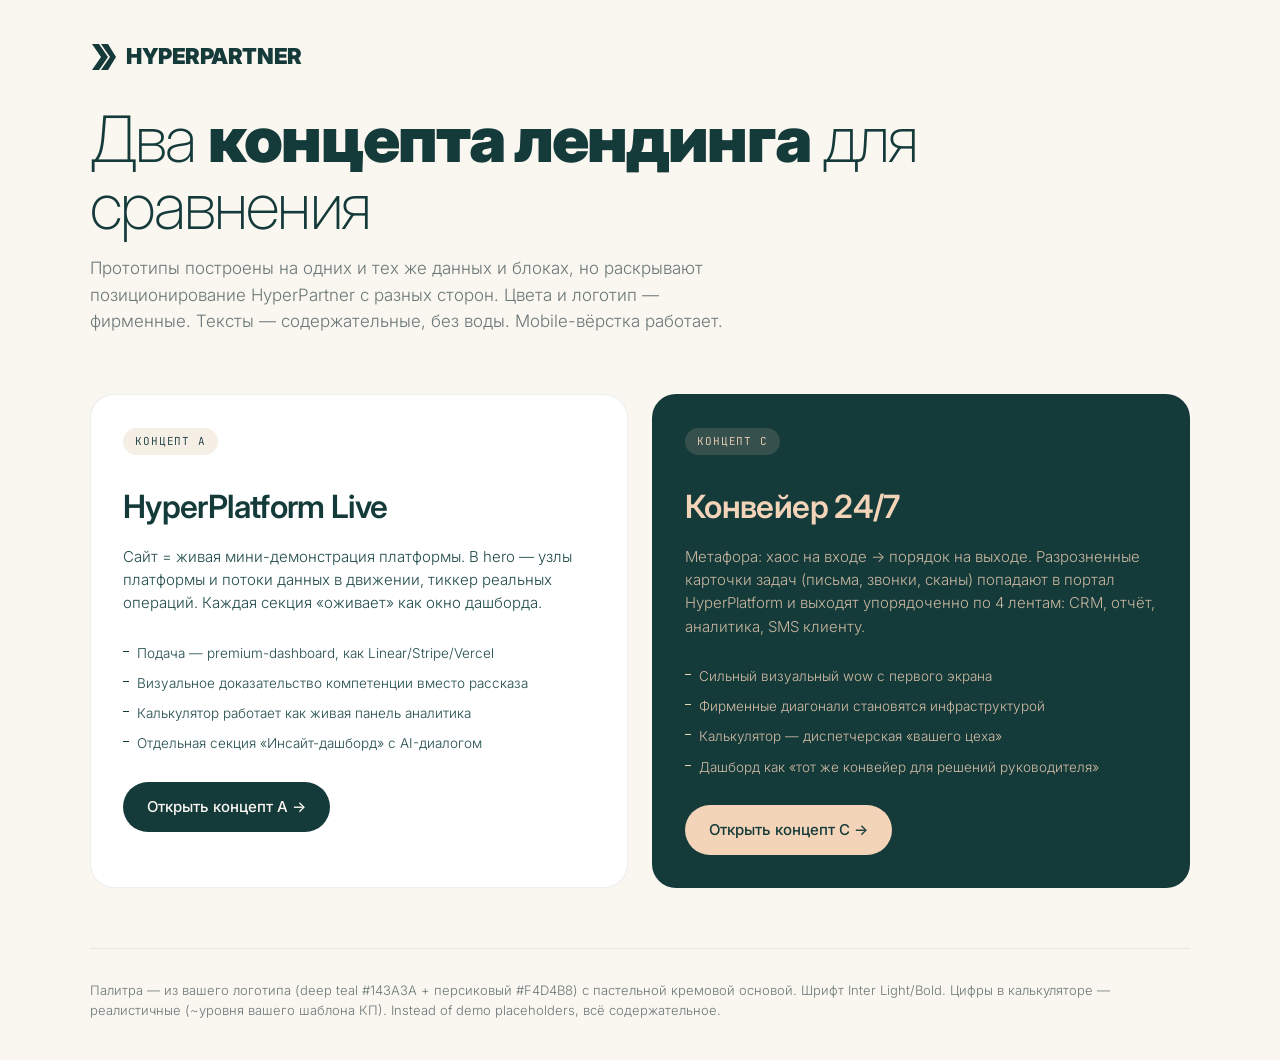
==== index.html @ 65e7faa1 "init: HyperPartner prototypes A + C" ====
<!doctype html>
<html lang="ru">
<head>
<meta charset="utf-8">
<meta name="viewport" content="width=device-width, initial-scale=1, viewport-fit=cover">
<title>HyperPartner — два концепта лендинга</title>
<meta name="description" content="Прототипы лендинга HyperPartner. Концепты A и C для сравнения.">
<link rel="preconnect" href="https://fonts.googleapis.com">
<link rel="preconnect" href="https://fonts.gstatic.com" crossorigin>
<link rel="stylesheet" href="https://fonts.googleapis.com/css2?family=Inter:wght@200;300;400;500;700;900&family=JetBrains+Mono:wght@400;500&display=swap">
<link rel="stylesheet" href="shared/tokens.css">
<style>
  body { padding: 0; }
  .root-wrap { min-height: 100vh; display: flex; flex-direction: column; padding: 40px 24px; }
  .root-head { max-width: 1100px; margin: 0 auto 60px; width: 100%; }
  .root-head .hp-logo { color: var(--hp-teal); margin-bottom: 32px; font-size: 22px; }
  .root-head h1 {
    font-size: clamp(36px, 5vw, 64px); font-weight: 200;
    line-height: 1.05; letter-spacing: -0.03em;
    color: var(--hp-teal); margin-bottom: 16px;
  }
  .root-head h1 b { font-weight: 900; }
  .root-head p {
    font-size: 17px; color: var(--hp-muted); line-height: 1.55;
    max-width: 640px;
  }
  .root-cards {
    max-width: 1100px; margin: 0 auto; width: 100%;
    display: grid; grid-template-columns: 1fr 1fr; gap: 24px;
  }
  .root-card {
    background: var(--hp-white);
    border: 1px solid var(--hp-line);
    border-radius: 24px;
    padding: 32px; display: block;
    transition: all 0.35s var(--ease-out);
    color: var(--hp-teal);
  }
  .root-card:hover {
    transform: translateY(-4px);
    box-shadow: 0 24px 48px -20px rgba(20, 58, 58, 0.18);
    border-color: transparent;
  }
  .root-card-tag {
    display: inline-block;
    font-family: var(--hp-font-mono);
    font-size: 11px; letter-spacing: 0.08em;
    text-transform: uppercase;
    background: var(--hp-cream-warm);
    padding: 5px 12px; border-radius: 100px;
    color: var(--hp-teal); margin-bottom: 28px;
  }
  .root-card h2 {
    font-size: 32px; font-weight: 600;
    letter-spacing: -0.02em; margin-bottom: 14px;
    color: var(--hp-teal);
  }
  .root-card p {
    font-size: 15px; line-height: 1.55;
    color: var(--hp-teal-soft); margin-bottom: 28px;
  }
  .root-card-features {
    display: flex; flex-direction: column; gap: 10px;
    font-size: 13.5px; color: var(--hp-teal-soft);
    margin-bottom: 28px;
  }
  .root-card-features div {
    padding-left: 14px; position: relative;
  }
  .root-card-features div::before {
    content: ''; position: absolute;
    left: 0; top: 8px;
    width: 6px; height: 1px;
    background: var(--hp-teal);
  }
  .root-card-cta {
    display: inline-flex; align-items: center; gap: 10px;
    padding: 14px 24px; border-radius: 100px;
    background: var(--hp-teal); color: var(--hp-cream);
    font-weight: 500; font-size: 15px;
  }
  .root-card-c { background: var(--hp-teal); color: var(--hp-peach); }
  .root-card-c h2 { color: var(--hp-peach); }
  .root-card-c p { color: rgba(244, 212, 184, 0.8); }
  .root-card-c .root-card-tag { background: rgba(244, 212, 184, 0.15); color: var(--hp-peach); }
  .root-card-c .root-card-features { color: rgba(244, 212, 184, 0.85); }
  .root-card-c .root-card-features div::before { background: var(--hp-peach); }
  .root-card-c .root-card-cta { background: var(--hp-peach); color: var(--hp-teal); }
  .root-note {
    max-width: 1100px; margin: 60px auto 0; width: 100%;
    padding-top: 32px; border-top: 1px solid var(--hp-line);
    font-size: 13px; color: var(--hp-muted);
  }
  @media (max-width: 768px) {
    .root-cards { grid-template-columns: 1fr; }
  }
</style>
</head>
<body>
<div class="root-wrap">
  <header class="root-head">
    <a class="hp-logo" href="#">
      <svg class="hp-logo-mark" viewBox="0 0 26 26"><path d="M2 0 L9 0 L18 13 L9 26 L2 26 L11 13 Z M11 0 L18 0 L26 13 L18 26 L11 26 L20 13 Z"/></svg>
      <span>HYPERPARTNER</span>
    </a>
    <h1>Два <b>концепта лендинга</b> для сравнения</h1>
    <p>Прототипы построены на одних и тех же данных и блоках, но раскрывают позиционирование HyperPartner с разных сторон. Цвета и логотип — фирменные. Тексты — содержательные, без воды. Mobile-вёрстка работает.</p>
  </header>

  <section class="root-cards">
    <a class="root-card" href="a/">
      <div class="root-card-tag">Концепт A</div>
      <h2>HyperPlatform Live</h2>
      <p>Сайт = живая мини-демонстрация платформы. В hero — узлы платформы и потоки данных в движении, тиккер реальных операций. Каждая секция «оживает» как окно дашборда.</p>
      <div class="root-card-features">
        <div>Подача — premium-dashboard, как Linear/Stripe/Vercel</div>
        <div>Визуальное доказательство компетенции вместо рассказа</div>
        <div>Калькулятор работает как живая панель аналитика</div>
        <div>Отдельная секция «Инсайт-дашборд» с AI-диалогом</div>
      </div>
      <span class="root-card-cta">Открыть концепт A →</span>
    </a>

    <a class="root-card root-card-c" href="c/">
      <div class="root-card-tag">Концепт C</div>
      <h2>Конвейер 24/7</h2>
      <p>Метафора: хаос на входе → порядок на выходе. Разрозненные карточки задач (письма, звонки, сканы) попадают в портал HyperPlatform и выходят упорядоченно по 4 лентам: CRM, отчёт, аналитика, SMS клиенту.</p>
      <div class="root-card-features">
        <div>Сильный визуальный wow с первого экрана</div>
        <div>Фирменные диагонали становятся инфраструктурой</div>
        <div>Калькулятор — диспетчерская «вашего цеха»</div>
        <div>Дашборд как «тот же конвейер для решений руководителя»</div>
      </div>
      <span class="root-card-cta">Открыть концепт C →</span>
    </a>
  </section>

  <div class="root-note">
    Палитра — из вашего логотипа (deep teal #143A3A + персиковый #F4D4B8) с пастельной кремовой основой. Шрифт Inter Light/Bold. Цифры в калькуляторе — реалистичные (~уровня вашего шаблона КП). Instead of demo placeholders, всё содержательное.
  </div>
</div>
</body>
</html>
---- shared/tokens.css ----
/* HyperPartner brand tokens — общие для всех 3 прототипов */
:root {
  /* Палитра — из лого + пастель от Mahadeva */
  --hp-teal: #143A3A;
  --hp-teal-soft: #224B4B;
  --hp-teal-fog: #2D5757;
  --hp-peach: #F4D4B8;
  --hp-peach-soft: #FAE5D2;
  --hp-peach-deep: #E8B998;
  --hp-mint: #BDD8C9;
  --hp-cream: #FAF6F0;
  --hp-cream-warm: #F5EFE5;
  --hp-white: #FFFFFF;
  --hp-ink: #1A2828;
  --hp-muted: #6B7878;
  --hp-line: rgba(20, 58, 58, 0.08);
  --hp-line-strong: rgba(20, 58, 58, 0.16);

  /* Шрифт */
  --hp-font: 'Inter', -apple-system, BlinkMacSystemFont, sans-serif;
  --hp-font-mono: 'JetBrains Mono', 'SF Mono', Menlo, monospace;

  /* Размеры */
  --hp-radius-sm: 8px;
  --hp-radius: 16px;
  --hp-radius-lg: 24px;

  /* Easing */
  --ease-out: cubic-bezier(0.16, 1, 0.3, 1);
  --ease-in-out: cubic-bezier(0.65, 0, 0.35, 1);
}

* { box-sizing: border-box; margin: 0; padding: 0; }
html { scroll-behavior: smooth; }
body {
  font-family: var(--hp-font);
  font-weight: 300;
  color: var(--hp-ink);
  background: var(--hp-cream);
  line-height: 1.5;
  -webkit-font-smoothing: antialiased;
  text-rendering: optimizeLegibility;
  overflow-x: hidden;
}
a { color: inherit; text-decoration: none; }
button { font-family: inherit; cursor: pointer; border: none; background: none; color: inherit; }
img, svg { display: block; max-width: 100%; }

/* Логотип */
.hp-logo {
  display: inline-flex;
  align-items: center;
  gap: 10px;
  font-weight: 900;
  letter-spacing: -0.02em;
  font-size: 20px;
}
.hp-logo-mark {
  width: 26px; height: 26px;
  flex-shrink: 0;
}
.hp-logo-mark path { fill: currentColor; }

/* Универсальные кнопки */
.hp-btn {
  display: inline-flex;
  align-items: center;
  gap: 10px;
  padding: 14px 24px;
  border-radius: 100px;
  font-weight: 500;
  font-size: 15px;
  transition: all 0.3s var(--ease-out);
  white-space: nowrap;
}
.hp-btn-primary {
  background: var(--hp-teal);
  color: var(--hp-cream);
}
.hp-btn-primary:hover {
  background: var(--hp-ink);
  transform: translateY(-1px);
}
.hp-btn-ghost {
  border: 1px solid var(--hp-line-strong);
  color: var(--hp-teal);
}
.hp-btn-ghost:hover {
  border-color: var(--hp-teal);
  background: var(--hp-white);
}

/* Контейнер */
.hp-container {
  width: 100%;
  max-width: 1280px;
  margin: 0 auto;
  padding: 0 24px;
}

/* Полоса навигации между прототипами */
.hp-protobar {
  position: fixed;
  bottom: 20px;
  left: 50%;
  transform: translateX(-50%);
  background: var(--hp-teal);
  color: var(--hp-cream);
  border-radius: 100px;
  padding: 8px;
  display: inline-flex;
  align-items: center;
  gap: 4px;
  font-size: 12px;
  z-index: 100;
  box-shadow: 0 12px 32px rgba(20, 58, 58, 0.2);
}
.hp-protobar a {
  padding: 8px 16px;
  border-radius: 100px;
  opacity: 0.6;
  transition: all 0.2s;
}
.hp-protobar a.active, .hp-protobar a:hover {
  background: var(--hp-peach);
  color: var(--hp-teal);
  opacity: 1;
  font-weight: 600;
}

/* Typography helpers */
.hp-h1 {
  font-size: clamp(40px, 6vw, 88px);
  font-weight: 200;
  line-height: 1.02;
  letter-spacing: -0.03em;
  color: var(--hp-teal);
}
.hp-h1 b {
  font-weight: 900;
  color: var(--hp-teal);
}
.hp-h2 {
  font-size: clamp(32px, 4.5vw, 56px);
  font-weight: 300;
  line-height: 1.05;
  letter-spacing: -0.02em;
  color: var(--hp-teal);
}
.hp-h2 b { font-weight: 800; }
.hp-eyebrow {
  font-size: 12px;
  font-weight: 600;
  letter-spacing: 0.12em;
  text-transform: uppercase;
  color: var(--hp-muted);
}

/* Mobile */
@media (max-width: 768px) {
  .hp-protobar { font-size: 11px; }
  .hp-protobar a { padding: 6px 12px; }
}
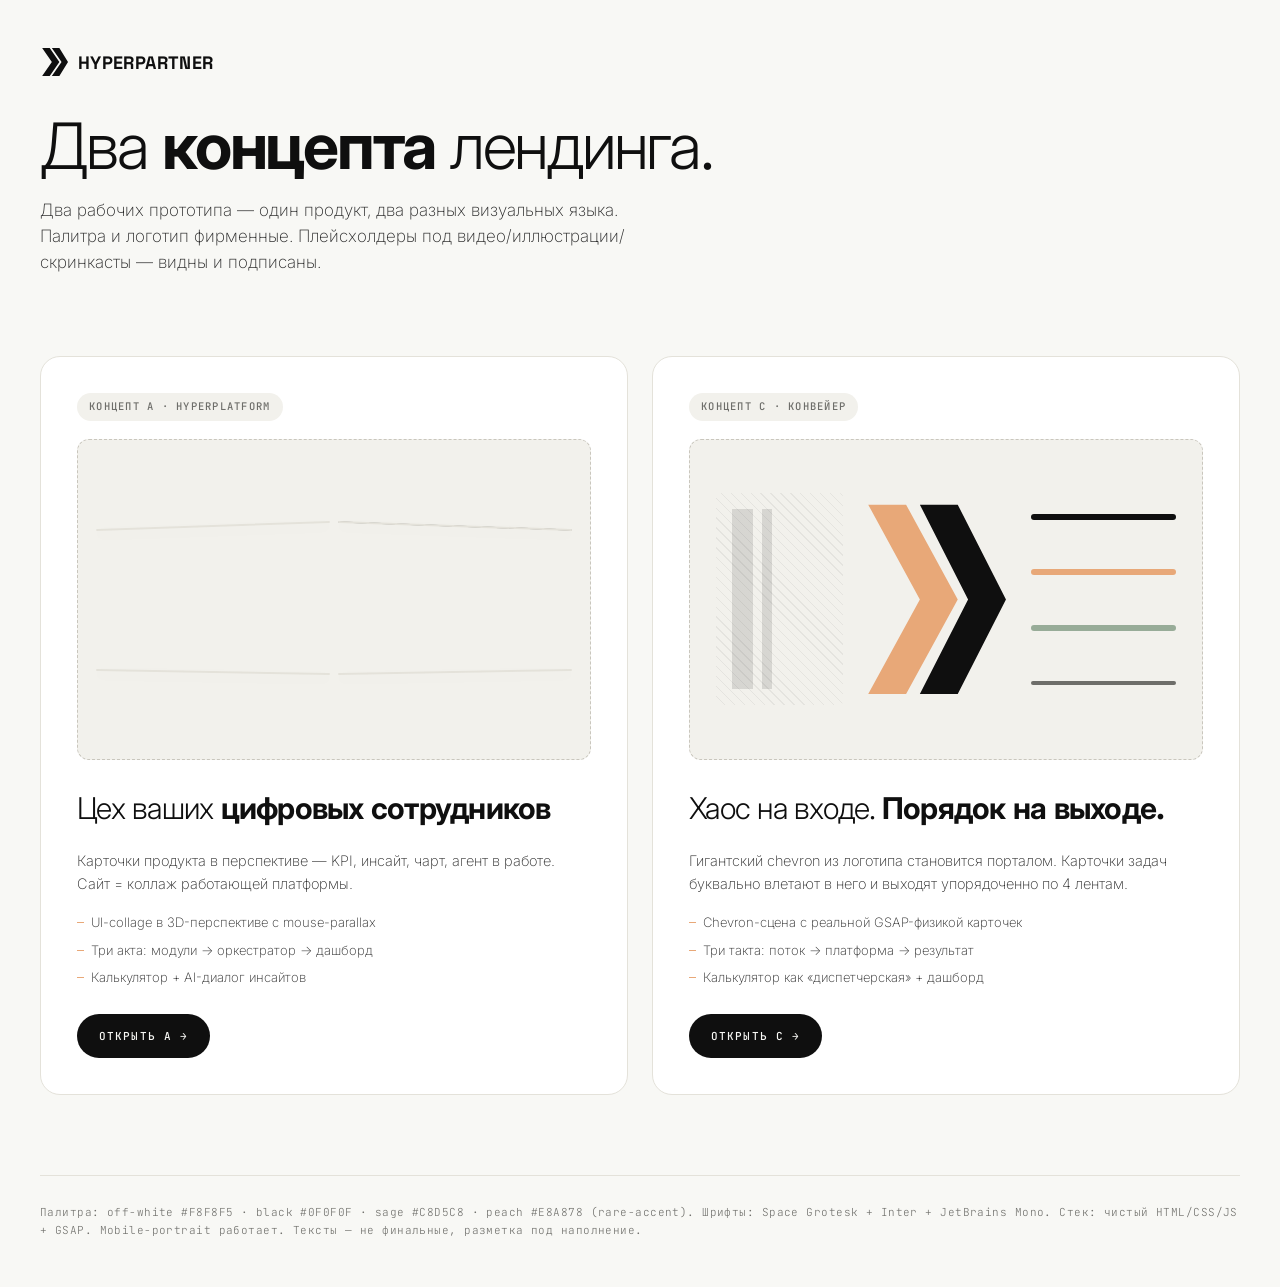
==== commit 38cf0504: "v3: editorial light + chevron stage (C) + UI collage (A) — реальная Fleurs/Forma-эстетика" ====
--- a/index.html
+++ b/index.html
@@ -3,141 +3,222 @@
 <head>
 <meta charset="utf-8">
 <meta name="viewport" content="width=device-width, initial-scale=1, viewport-fit=cover">
-<title>HyperPartner — два концепта лендинга</title>
-<meta name="description" content="Прототипы лендинга HyperPartner. Концепты A и C для сравнения.">
+<title>HyperPartner — два концепта</title>
 <link rel="preconnect" href="https://fonts.googleapis.com">
 <link rel="preconnect" href="https://fonts.gstatic.com" crossorigin>
-<link rel="stylesheet" href="https://fonts.googleapis.com/css2?family=Inter:wght@200;300;400;500;700;900&family=JetBrains+Mono:wght@400;500&display=swap">
+<link rel="stylesheet" href="https://fonts.googleapis.com/css2?family=Space+Grotesk:wght@300;400;500;600;700&family=Inter:wght@200;300;400;500;700&family=JetBrains+Mono:wght@400;500;700&display=swap">
 <link rel="stylesheet" href="shared/tokens.css">
 <style>
   body { padding: 0; }
-  .root-wrap { min-height: 100vh; display: flex; flex-direction: column; padding: 40px 24px; }
-  .root-head { max-width: 1100px; margin: 0 auto 60px; width: 100%; }
-  .root-head .hp-logo { color: var(--hp-teal); margin-bottom: 32px; font-size: 22px; }
+  .root { min-height: 100vh; display: flex; flex-direction: column; padding: 48px 32px; }
+  .root-head { max-width: 1200px; margin: 0 auto 80px; width: 100%; }
+  .root-head .hp-logo { color: var(--ink); margin-bottom: 40px; font-size: 18px; }
   .root-head h1 {
-    font-size: clamp(36px, 5vw, 64px); font-weight: 200;
-    line-height: 1.05; letter-spacing: -0.03em;
-    color: var(--hp-teal); margin-bottom: 16px;
-  }
-  .root-head h1 b { font-weight: 900; }
+    font-family: var(--f-display);
+    font-size: clamp(36px, 5vw, 80px);
+    font-weight: var(--w-light); line-height: 0.98;
+    letter-spacing: -0.035em;
+    color: var(--ink);
+    margin-bottom: 18px;
+  }
+  .root-head h1 b { font-weight: var(--w-bold); }
   .root-head p {
-    font-size: 17px; color: var(--hp-muted); line-height: 1.55;
-    max-width: 640px;
+    font-size: 17px; color: var(--ink-soft); line-height: 1.55;
+    max-width: 640px; font-weight: var(--w-thin);
   }
   .root-cards {
-    max-width: 1100px; margin: 0 auto; width: 100%;
+    max-width: 1200px; margin: 0 auto; width: 100%;
     display: grid; grid-template-columns: 1fr 1fr; gap: 24px;
   }
   .root-card {
-    background: var(--hp-white);
-    border: 1px solid var(--hp-line);
-    border-radius: 24px;
-    padding: 32px; display: block;
-    transition: all 0.35s var(--ease-out);
-    color: var(--hp-teal);
+    background: var(--surface);
+    border: 1px solid var(--line);
+    border-radius: 20px;
+    padding: 36px;
+    display: flex; flex-direction: column; gap: 18px;
+    transition: all 0.4s var(--ease);
+    color: var(--ink);
+    min-height: 540px;
   }
   .root-card:hover {
+    border-color: var(--ink);
     transform: translateY(-4px);
-    box-shadow: 0 24px 48px -20px rgba(20, 58, 58, 0.18);
-    border-color: transparent;
   }
   .root-card-tag {
-    display: inline-block;
-    font-family: var(--hp-font-mono);
-    font-size: 11px; letter-spacing: 0.08em;
-    text-transform: uppercase;
-    background: var(--hp-cream-warm);
-    padding: 5px 12px; border-radius: 100px;
-    color: var(--hp-teal); margin-bottom: 28px;
-  }
+    align-self: flex-start;
+    font-family: var(--f-mono);
+    font-size: 10.5px; font-weight: var(--w-med);
+    letter-spacing: 0.12em; text-transform: uppercase;
+    padding: 6px 12px; border-radius: 999px;
+    background: var(--bg-2); color: var(--ink-muted);
+  }
+  .root-card-hero {
+    width: 100%; aspect-ratio: 16/10;
+    background: var(--bg-2);
+    border: 1px dashed var(--line-strong);
+    border-radius: 12px;
+    margin-bottom: 8px;
+    display: flex; align-items: center; justify-content: center;
+    position: relative; overflow: hidden;
+    background-image:
+      repeating-linear-gradient(45deg, transparent 0 12px, rgba(15, 15, 15, 0.025) 12px 13px);
+  }
+  .root-card-hero-c { display: flex; align-items: center; justify-content: space-between; padding: 18px; gap: 8px; background-image: none; background: var(--bg-2); }
+  .root-card-hero-c::before, .root-card-hero-c::after { content: ''; }
+  .root-card-hero-c svg { width: 38%; height: 85%; }
+  .root-card-hero-c .root-ch-chaos {
+    width: 28%; height: 75%;
+    background:
+      repeating-linear-gradient(45deg, transparent 0 6px, rgba(15, 15, 15, 0.06) 6px 7px);
+    border-radius: 4px;
+    position: relative;
+  }
+  .root-card-hero-c .root-ch-chaos::after {
+    content: ''; position: absolute; inset: 16px;
+    background:
+      linear-gradient(90deg, rgba(15, 15, 15, 0.4) 22%, transparent 22% 32%, rgba(15, 15, 15, 0.4) 32% 42%, transparent 42%);
+    opacity: 0.3;
+  }
+  .root-card-hero-c .root-ch-ribbons {
+    width: 32%; height: 75%;
+    display: flex; flex-direction: column; gap: 8px; justify-content: space-around;
+  }
+  .root-card-hero-c .root-ch-ribbons span {
+    height: 6px; background: var(--ink); border-radius: 3px;
+  }
+  .root-card-hero-c .root-ch-ribbons span:nth-child(2) { background: var(--peach); }
+  .root-card-hero-c .root-ch-ribbons span:nth-child(3) { background: var(--sage-deep); }
+  .root-card-hero-c .root-ch-ribbons span:nth-child(4) { background: var(--ink-muted); height: 4px; }
+
+  .root-card-hero-a { padding: 18px; background-image: none; background: var(--bg-2); display: grid; grid-template-columns: 1fr 1fr; grid-template-rows: 1fr 1fr; gap: 8px; }
+  .root-card-hero-a .root-mini {
+    background: var(--surface);
+    border: 1px solid var(--line);
+    border-radius: 6px;
+    box-shadow: 0 4px 12px rgba(15,15,15,0.05);
+    position: relative;
+  }
+  .root-card-hero-a .root-mini::after {
+    content: ''; position: absolute; inset: 6px;
+    background: linear-gradient(135deg, transparent 60%, var(--peach) 60% 65%, transparent 65%);
+    opacity: 0.4; border-radius: 3px;
+  }
+  .root-card-hero-a .root-mini:nth-child(1) { transform: rotate(-2deg); }
+  .root-card-hero-a .root-mini:nth-child(2) { background: var(--ink); transform: rotate(2deg); }
+  .root-card-hero-a .root-mini:nth-child(2)::after { background: linear-gradient(135deg, transparent 60%, var(--peach) 60% 65%, transparent 65%); opacity: 0.6; }
+  .root-card-hero-a .root-mini:nth-child(3) { transform: rotate(1deg); }
+  .root-card-hero-a .root-mini:nth-child(4) { transform: rotate(-1deg); }
+
   .root-card h2 {
-    font-size: 32px; font-weight: 600;
-    letter-spacing: -0.02em; margin-bottom: 14px;
-    color: var(--hp-teal);
-  }
+    font-family: var(--f-display);
+    font-size: 30px; font-weight: var(--w-light);
+    letter-spacing: -0.025em; color: var(--ink);
+  }
+  .root-card h2 b { font-weight: var(--w-bold); }
   .root-card p {
-    font-size: 15px; line-height: 1.55;
-    color: var(--hp-teal-soft); margin-bottom: 28px;
+    font-size: 14.5px; line-height: 1.6;
+    color: var(--ink-soft); font-weight: var(--w-thin);
   }
   .root-card-features {
-    display: flex; flex-direction: column; gap: 10px;
-    font-size: 13.5px; color: var(--hp-teal-soft);
-    margin-bottom: 28px;
+    display: flex; flex-direction: column; gap: 8px;
+    font-size: 13px;
+    color: var(--ink-soft);
+    margin-bottom: auto;
   }
   .root-card-features div {
     padding-left: 14px; position: relative;
   }
   .root-card-features div::before {
     content: ''; position: absolute;
-    left: 0; top: 8px;
-    width: 6px; height: 1px;
-    background: var(--hp-teal);
+    left: 0; top: 9px;
+    width: 7px; height: 1px;
+    background: var(--peach);
   }
   .root-card-cta {
     display: inline-flex; align-items: center; gap: 10px;
-    padding: 14px 24px; border-radius: 100px;
-    background: var(--hp-teal); color: var(--hp-cream);
-    font-weight: 500; font-size: 15px;
-  }
-  .root-card-c { background: var(--hp-teal); color: var(--hp-peach); }
-  .root-card-c h2 { color: var(--hp-peach); }
-  .root-card-c p { color: rgba(244, 212, 184, 0.8); }
-  .root-card-c .root-card-tag { background: rgba(244, 212, 184, 0.15); color: var(--hp-peach); }
-  .root-card-c .root-card-features { color: rgba(244, 212, 184, 0.85); }
-  .root-card-c .root-card-features div::before { background: var(--hp-peach); }
-  .root-card-c .root-card-cta { background: var(--hp-peach); color: var(--hp-teal); }
+    align-self: flex-start;
+    padding: 14px 22px;
+    border-radius: 999px;
+    background: var(--ink); color: var(--bg);
+    font-family: var(--f-mono);
+    font-size: 11px; font-weight: var(--w-med);
+    letter-spacing: 0.1em; text-transform: uppercase;
+    margin-top: 8px;
+    transition: all 0.2s;
+  }
+  .root-card-cta:hover { background: var(--ink-soft); transform: translateY(-1px); }
   .root-note {
-    max-width: 1100px; margin: 60px auto 0; width: 100%;
-    padding-top: 32px; border-top: 1px solid var(--hp-line);
-    font-size: 13px; color: var(--hp-muted);
+    max-width: 1200px; margin: 80px auto 0; width: 100%;
+    padding-top: 28px; border-top: 1px solid var(--line);
+    font-family: var(--f-mono);
+    font-size: 11px;
+    letter-spacing: 0.04em;
+    color: var(--ink-muted);
+    line-height: 1.6;
   }
   @media (max-width: 768px) {
+    .root { padding: 32px 20px; }
     .root-cards { grid-template-columns: 1fr; }
+    .root-head { margin-bottom: 48px; }
   }
 </style>
 </head>
 <body>
-<div class="root-wrap">
+<div class="root">
   <header class="root-head">
     <a class="hp-logo" href="#">
       <svg class="hp-logo-mark" viewBox="0 0 26 26"><path d="M2 0 L9 0 L18 13 L9 26 L2 26 L11 13 Z M11 0 L18 0 L26 13 L18 26 L11 26 L20 13 Z"/></svg>
       <span>HYPERPARTNER</span>
     </a>
-    <h1>Два <b>концепта лендинга</b> для сравнения</h1>
-    <p>Прототипы построены на одних и тех же данных и блоках, но раскрывают позиционирование HyperPartner с разных сторон. Цвета и логотип — фирменные. Тексты — содержательные, без воды. Mobile-вёрстка работает.</p>
+    <h1>Два <b>концепта</b> лендинга.</h1>
+    <p>Два рабочих прототипа — один продукт, два разных визуальных языка. Палитра и логотип фирменные. Плейсхолдеры под видео/иллюстрации/скринкасты — видны и подписаны.</p>
   </header>
 
   <section class="root-cards">
     <a class="root-card" href="a/">
-      <div class="root-card-tag">Концепт A</div>
-      <h2>HyperPlatform Live</h2>
-      <p>Сайт = живая мини-демонстрация платформы. В hero — узлы платформы и потоки данных в движении, тиккер реальных операций. Каждая секция «оживает» как окно дашборда.</p>
+      <div class="root-card-tag">Концепт A · HyperPlatform</div>
+      <div class="root-card-hero root-card-hero-a">
+        <div class="root-mini"></div>
+        <div class="root-mini"></div>
+        <div class="root-mini"></div>
+        <div class="root-mini"></div>
+      </div>
+      <h2>Цех ваших <b>цифровых сотрудников</b></h2>
+      <p>Карточки продукта в перспективе — KPI, инсайт, чарт, агент в работе. Сайт = коллаж работающей платформы.</p>
       <div class="root-card-features">
-        <div>Подача — premium-dashboard, как Linear/Stripe/Vercel</div>
-        <div>Визуальное доказательство компетенции вместо рассказа</div>
-        <div>Калькулятор работает как живая панель аналитика</div>
-        <div>Отдельная секция «Инсайт-дашборд» с AI-диалогом</div>
-      </div>
-      <span class="root-card-cta">Открыть концепт A →</span>
+        <div>UI-collage в 3D-перспективе с mouse-parallax</div>
+        <div>Три акта: модули → оркестратор → дашборд</div>
+        <div>Калькулятор + AI-диалог инсайтов</div>
+      </div>
+      <span class="root-card-cta">Открыть A →</span>
     </a>
 
-    <a class="root-card root-card-c" href="c/">
-      <div class="root-card-tag">Концепт C</div>
-      <h2>Конвейер 24/7</h2>
-      <p>Метафора: хаос на входе → порядок на выходе. Разрозненные карточки задач (письма, звонки, сканы) попадают в портал HyperPlatform и выходят упорядоченно по 4 лентам: CRM, отчёт, аналитика, SMS клиенту.</p>
+    <a class="root-card" href="c/">
+      <div class="root-card-tag">Концепт C · Конвейер</div>
+      <div class="root-card-hero root-card-hero-c">
+        <div class="root-ch-chaos"></div>
+        <svg viewBox="0 0 100 130" fill="none">
+          <path d="M10 10 L32 10 L62 65 L32 120 L10 120 L40 65 Z" fill="#E8A878"/>
+          <path d="M40 10 L62 10 L90 65 L62 120 L40 120 L68 65 Z" fill="#0F0F0F"/>
+        </svg>
+        <div class="root-ch-ribbons">
+          <span></span><span></span><span></span><span></span>
+        </div>
+      </div>
+      <h2>Хаос на входе. <b>Порядок на выходе.</b></h2>
+      <p>Гигантский chevron из логотипа становится порталом. Карточки задач буквально влетают в него и выходят упорядоченно по 4 лентам.</p>
       <div class="root-card-features">
-        <div>Сильный визуальный wow с первого экрана</div>
-        <div>Фирменные диагонали становятся инфраструктурой</div>
-        <div>Калькулятор — диспетчерская «вашего цеха»</div>
-        <div>Дашборд как «тот же конвейер для решений руководителя»</div>
-      </div>
-      <span class="root-card-cta">Открыть концепт C →</span>
+        <div>Chevron-сцена с реальной GSAP-физикой карточек</div>
+        <div>Три такта: поток → платформа → результат</div>
+        <div>Калькулятор как «диспетчерская» + дашборд</div>
+      </div>
+      <span class="root-card-cta">Открыть C →</span>
     </a>
   </section>
 
-  <div class="root-note">
-    Палитра — из вашего логотипа (deep teal #143A3A + персиковый #F4D4B8) с пастельной кремовой основой. Шрифт Inter Light/Bold. Цифры в калькуляторе — реалистичные (~уровня вашего шаблона КП). Instead of demo placeholders, всё содержательное.
-  </div>
+  <p class="root-note">
+    Палитра: off-white #F8F8F5 · black #0F0F0F · sage #C8D5C8 · peach #E8A878 (rare-accent). Шрифты: Space Grotesk + Inter + JetBrains Mono. Стек: чистый HTML/CSS/JS + GSAP. Mobile-portrait работает. Тексты — не финальные, разметка под наполнение.
+  </p>
 </div>
 </body>
 </html>
--- a/shared/tokens.css
+++ b/shared/tokens.css
@@ -1,163 +1,220 @@
-/* HyperPartner brand tokens — общие для всех 3 прототипов */
+/* ==========================================================
+   HyperPartner · Design System v3
+   Editorial light · sage cool · peach warm rare-accent
+   Reference: Fleurs Maison / Forma Bureau / Stripe Press
+   ========================================================== */
+
 :root {
-  /* Палитра — из лого + пастель от Mahadeva */
-  --hp-teal: #143A3A;
-  --hp-teal-soft: #224B4B;
-  --hp-teal-fog: #2D5757;
-  --hp-peach: #F4D4B8;
-  --hp-peach-soft: #FAE5D2;
-  --hp-peach-deep: #E8B998;
-  --hp-mint: #BDD8C9;
-  --hp-cream: #FAF6F0;
-  --hp-cream-warm: #F5EFE5;
-  --hp-white: #FFFFFF;
-  --hp-ink: #1A2828;
-  --hp-muted: #6B7878;
-  --hp-line: rgba(20, 58, 58, 0.08);
-  --hp-line-strong: rgba(20, 58, 58, 0.16);
-
-  /* Шрифт */
-  --hp-font: 'Inter', -apple-system, BlinkMacSystemFont, sans-serif;
-  --hp-font-mono: 'JetBrains Mono', 'SF Mono', Menlo, monospace;
-
-  /* Размеры */
-  --hp-radius-sm: 8px;
-  --hp-radius: 16px;
-  --hp-radius-lg: 24px;
-
-  /* Easing */
-  --ease-out: cubic-bezier(0.16, 1, 0.3, 1);
-  --ease-in-out: cubic-bezier(0.65, 0, 0.35, 1);
-}
-
-* { box-sizing: border-box; margin: 0; padding: 0; }
-html { scroll-behavior: smooth; }
+  /* Surface */
+  --bg: #F8F8F5;
+  --bg-2: #F2F1EC;
+  --bg-3: #EBE9E1;
+  --surface: #FFFFFF;
+  --paper: #FDFCF8;
+
+  /* Ink */
+  --ink: #0F0F0F;
+  --ink-soft: #2A2A2A;
+  --ink-muted: #6E6E6A;
+  --ink-faint: #A4A39E;
+  --line: #E4E2DA;
+  --line-strong: #C9C6BD;
+
+  /* Accents — точечно, никогда не доминируют */
+  --sage: #C8D5C8;          /* холодный — статусы, scoring, sparkline cool */
+  --sage-deep: #98AC98;
+  --peach: #E8A878;         /* тёплый — warm accent, highlights */
+  --peach-soft: #F2C9A5;
+  --peach-pale: #F8E0CC;
+  --brand-teal: #143A3A;    /* deep accent — rare, для CTA-фона/sparkline warm */
+
+  /* Type */
+  --f-display: 'Space Grotesk', 'Inter', sans-serif;
+  --f-body: 'Inter', sans-serif;
+  --f-mono: 'JetBrains Mono', 'SF Mono', monospace;
+
+  --w-thin: 200;
+  --w-light: 300;
+  --w-med: 500;
+  --w-bold: 700;
+  --w-black: 900;
+
+  /* Motion */
+  --ease: cubic-bezier(0.16, 1, 0.3, 1);
+  --ease-soft: cubic-bezier(0.4, 0, 0.2, 1);
+  --ease-physics: cubic-bezier(0.34, 1.56, 0.64, 1);
+}
+
+* { margin: 0; padding: 0; box-sizing: border-box; }
+html { scroll-behavior: smooth; -webkit-text-size-adjust: 100%; }
 body {
-  font-family: var(--hp-font);
-  font-weight: 300;
-  color: var(--hp-ink);
-  background: var(--hp-cream);
+  font-family: var(--f-body);
+  font-weight: var(--w-thin);
+  background: var(--bg);
+  color: var(--ink);
   line-height: 1.5;
   -webkit-font-smoothing: antialiased;
   text-rendering: optimizeLegibility;
   overflow-x: hidden;
+  min-height: 100vh;
 }
 a { color: inherit; text-decoration: none; }
-button { font-family: inherit; cursor: pointer; border: none; background: none; color: inherit; }
+button { font: inherit; cursor: pointer; border: 0; background: none; color: inherit; }
 img, svg { display: block; max-width: 100%; }
-
-/* Логотип */
-.hp-logo {
-  display: inline-flex;
-  align-items: center;
-  gap: 10px;
-  font-weight: 900;
-  letter-spacing: -0.02em;
-  font-size: 20px;
-}
-.hp-logo-mark {
-  width: 26px; height: 26px;
-  flex-shrink: 0;
-}
-.hp-logo-mark path { fill: currentColor; }
-
-/* Универсальные кнопки */
-.hp-btn {
-  display: inline-flex;
-  align-items: center;
-  gap: 10px;
-  padding: 14px 24px;
-  border-radius: 100px;
-  font-weight: 500;
-  font-size: 15px;
-  transition: all 0.3s var(--ease-out);
-  white-space: nowrap;
-}
-.hp-btn-primary {
-  background: var(--hp-teal);
-  color: var(--hp-cream);
-}
-.hp-btn-primary:hover {
-  background: var(--hp-ink);
-  transform: translateY(-1px);
-}
-.hp-btn-ghost {
-  border: 1px solid var(--hp-line-strong);
-  color: var(--hp-teal);
-}
-.hp-btn-ghost:hover {
-  border-color: var(--hp-teal);
-  background: var(--hp-white);
-}
-
-/* Контейнер */
+::selection { background: var(--peach); color: var(--ink); }
+
+/* ===== UNIVERSAL ===== */
+
 .hp-container {
   width: 100%;
-  max-width: 1280px;
+  max-width: 1320px;
   margin: 0 auto;
-  padding: 0 24px;
-}
-
-/* Полоса навигации между прототипами */
-.hp-protobar {
-  position: fixed;
-  bottom: 20px;
-  left: 50%;
-  transform: translateX(-50%);
-  background: var(--hp-teal);
-  color: var(--hp-cream);
-  border-radius: 100px;
-  padding: 8px;
-  display: inline-flex;
-  align-items: center;
-  gap: 4px;
+  padding: 0 32px;
+}
+
+/* Mono micro-text — labels, eyebrows, UI */
+.hp-mono {
+  font-family: var(--f-mono);
+  font-size: 11px;
+  font-weight: var(--w-med);
+  letter-spacing: 0.12em;
+  text-transform: uppercase;
+}
+.hp-eyebrow {
+  font-family: var(--f-mono);
+  font-size: 11px;
+  font-weight: var(--w-med);
+  letter-spacing: 0.16em;
+  text-transform: uppercase;
+  color: var(--ink-muted);
+}
+
+/* Typography scale */
+.hp-h1 {
+  font-family: var(--f-display);
+  font-size: clamp(48px, 8vw, 132px);
+  font-weight: var(--w-light);
+  line-height: 0.92;
+  letter-spacing: -0.04em;
+  color: var(--ink);
+}
+.hp-h2 {
+  font-family: var(--f-display);
+  font-size: clamp(36px, 5.5vw, 84px);
+  font-weight: var(--w-light);
+  line-height: 0.96;
+  letter-spacing: -0.035em;
+  color: var(--ink);
+}
+.hp-h3 {
+  font-family: var(--f-display);
+  font-size: clamp(22px, 2.2vw, 32px);
+  font-weight: var(--w-med);
+  line-height: 1.1;
+  letter-spacing: -0.02em;
+  color: var(--ink);
+}
+.hp-lede {
+  font-family: var(--f-body);
+  font-size: 17px;
+  font-weight: var(--w-thin);
+  line-height: 1.55;
+  color: var(--ink-soft);
+}
+
+/* Buttons */
+.hp-btn {
+  display: inline-flex; align-items: center; gap: 10px;
+  padding: 16px 28px;
+  border-radius: 999px;
+  font-family: var(--f-mono);
   font-size: 12px;
-  z-index: 100;
-  box-shadow: 0 12px 32px rgba(20, 58, 58, 0.2);
-}
-.hp-protobar a {
+  font-weight: var(--w-med);
+  letter-spacing: 0.08em;
+  text-transform: uppercase;
+  transition: all 0.3s var(--ease);
+  white-space: nowrap;
+  border: 1px solid transparent;
+}
+.hp-btn-dark { background: var(--ink); color: var(--bg); }
+.hp-btn-dark:hover { background: var(--ink-soft); transform: translateY(-1px); }
+.hp-btn-ghost {
+  color: var(--ink); border-color: var(--line-strong);
+}
+.hp-btn-ghost:hover { border-color: var(--ink); background: var(--surface); }
+.hp-btn-light { background: var(--bg); color: var(--ink); }
+.hp-btn-light:hover { background: var(--surface); }
+
+/* Visible media placeholder — explicit "вот тут будет медиа" */
+.hp-media {
+  position: relative;
+  background: var(--bg-2);
+  border: 1px dashed var(--line-strong);
+  border-radius: 12px;
+  overflow: hidden;
+  display: flex; align-items: center; justify-content: center;
+  text-align: center;
+  color: var(--ink-faint);
+  font-family: var(--f-mono);
+  font-size: 11px;
+  letter-spacing: 0.1em;
+  text-transform: uppercase;
+}
+.hp-media::before {
+  content: '';
+  position: absolute; inset: 0;
+  background-image:
+    repeating-linear-gradient(45deg, transparent 0 12px, rgba(15, 15, 15, 0.025) 12px 13px);
+  pointer-events: none;
+}
+.hp-media-label {
+  position: relative; z-index: 2;
+  display: inline-flex; align-items: center; gap: 10px;
   padding: 8px 16px;
-  border-radius: 100px;
-  opacity: 0.6;
-  transition: all 0.2s;
-}
-.hp-protobar a.active, .hp-protobar a:hover {
-  background: var(--hp-peach);
-  color: var(--hp-teal);
-  opacity: 1;
-  font-weight: 600;
-}
-
-/* Typography helpers */
-.hp-h1 {
-  font-size: clamp(40px, 6vw, 88px);
-  font-weight: 200;
-  line-height: 1.02;
-  letter-spacing: -0.03em;
-  color: var(--hp-teal);
-}
-.hp-h1 b {
-  font-weight: 900;
-  color: var(--hp-teal);
-}
-.hp-h2 {
-  font-size: clamp(32px, 4.5vw, 56px);
-  font-weight: 300;
-  line-height: 1.05;
-  letter-spacing: -0.02em;
-  color: var(--hp-teal);
-}
-.hp-h2 b { font-weight: 800; }
-.hp-eyebrow {
-  font-size: 12px;
-  font-weight: 600;
-  letter-spacing: 0.12em;
-  text-transform: uppercase;
-  color: var(--hp-muted);
-}
-
-/* Mobile */
-@media (max-width: 768px) {
-  .hp-protobar { font-size: 11px; }
-  .hp-protobar a { padding: 6px 12px; }
-}
+  background: var(--paper);
+  border: 1px solid var(--line);
+  border-radius: 999px;
+  color: var(--ink-muted);
+}
+.hp-media-label::before {
+  content: '';
+  width: 6px; height: 6px;
+  border-radius: 50%;
+  background: var(--peach);
+}
+
+/* Logo */
+.hp-logo {
+  display: inline-flex; align-items: center; gap: 10px;
+  font-family: var(--f-display);
+  font-weight: var(--w-bold);
+  font-size: 15px;
+  letter-spacing: 0.02em;
+  color: var(--ink);
+}
+.hp-logo-mark {
+  width: 28px; height: auto;
+  fill: currentColor;
+}
+
+/* Live pulse */
+.hp-pulse {
+  width: 7px; height: 7px;
+  border-radius: 50%;
+  background: var(--sage-deep);
+  box-shadow: 0 0 0 0 rgba(152, 172, 152, 0.6);
+  animation: hp-pulse 1.8s ease-out infinite;
+}
+@keyframes hp-pulse {
+  0% { box-shadow: 0 0 0 0 rgba(152, 172, 152, 0.6); }
+  70% { box-shadow: 0 0 0 9px rgba(152, 172, 152, 0); }
+  100% { box-shadow: 0 0 0 0 rgba(152, 172, 152, 0); }
+}
+
+/* Reduced motion */
+@media (prefers-reduced-motion: reduce) {
+  *, *::before, *::after {
+    animation-duration: 0.01ms !important;
+    transition-duration: 0.01ms !important;
+  }
+}
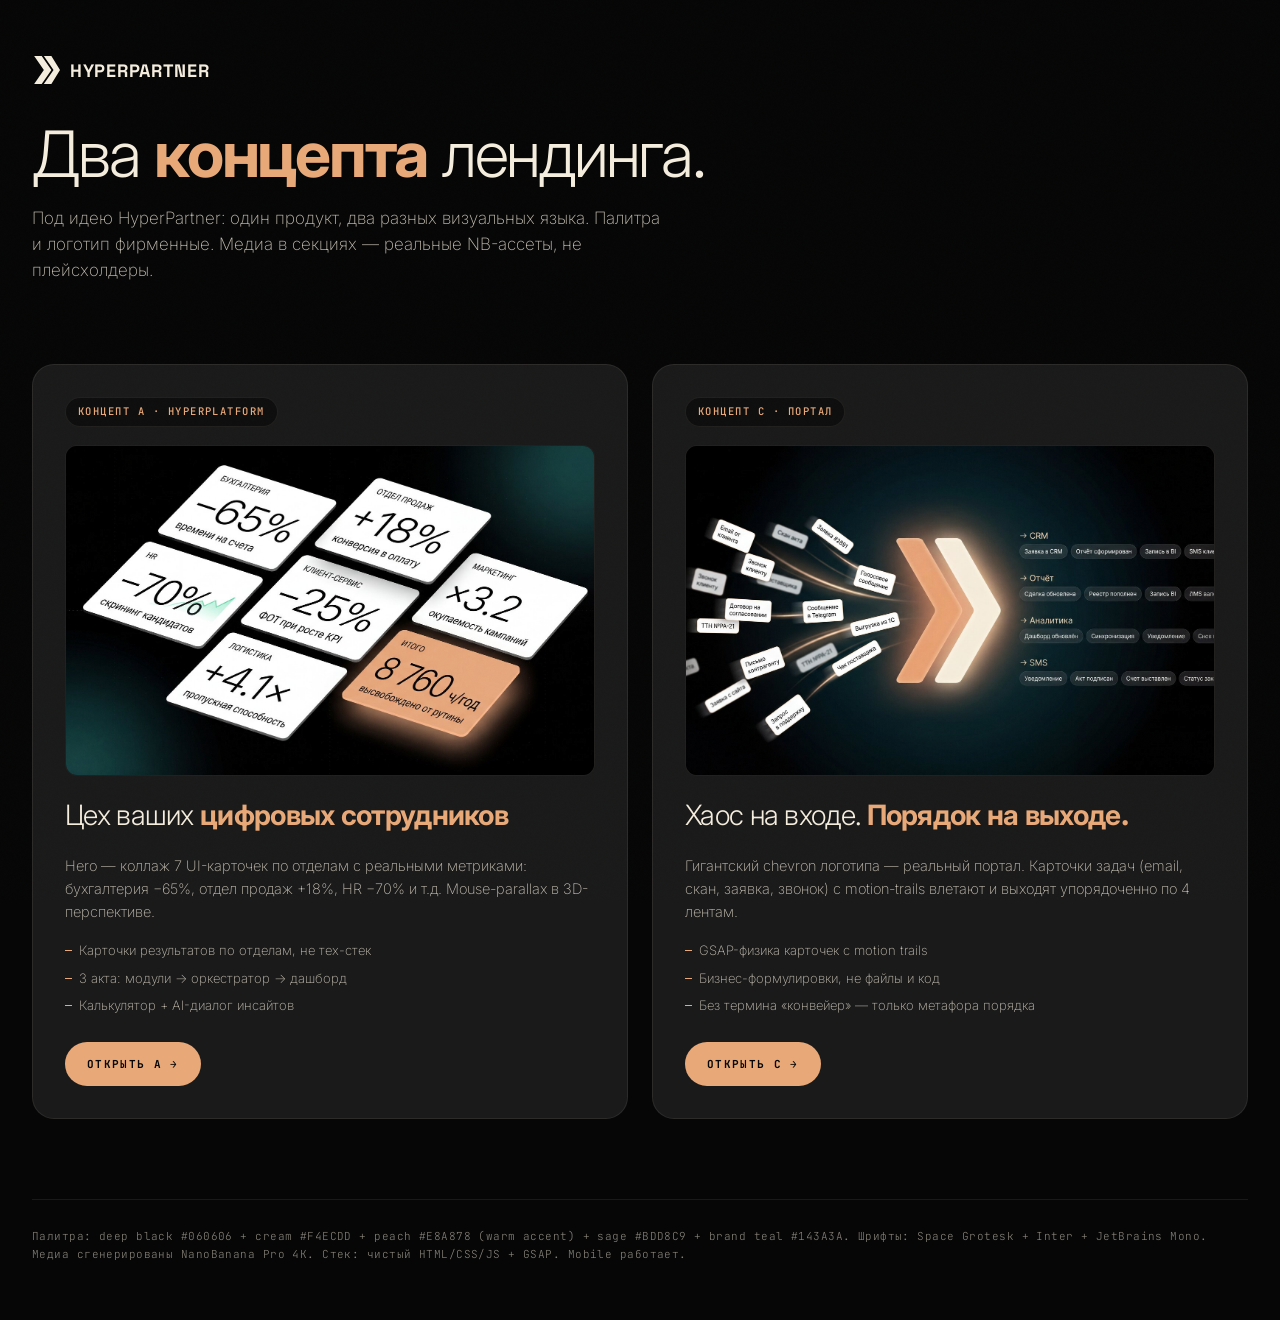
==== commit 919160af: "v4: dark premium + NB Pro 4K media + chevron portal (C) + UI collage (A)" ====
--- a/index.html
+++ b/index.html
@@ -9,112 +9,66 @@
 <link rel="stylesheet" href="https://fonts.googleapis.com/css2?family=Space+Grotesk:wght@300;400;500;600;700&family=Inter:wght@200;300;400;500;700&family=JetBrains+Mono:wght@400;500;700&display=swap">
 <link rel="stylesheet" href="shared/tokens.css">
 <style>
-  body { padding: 0; }
-  .root { min-height: 100vh; display: flex; flex-direction: column; padding: 48px 32px; }
-  .root-head { max-width: 1200px; margin: 0 auto 80px; width: 100%; }
+  body { padding: 0; background: var(--bg); }
+  .root { min-height: 100vh; display: flex; flex-direction: column; padding: 56px 32px; }
+  .root-head { max-width: 1280px; margin: 0 auto 80px; width: 100%; }
   .root-head .hp-logo { color: var(--ink); margin-bottom: 40px; font-size: 18px; }
   .root-head h1 {
     font-family: var(--f-display);
-    font-size: clamp(36px, 5vw, 80px);
+    font-size: clamp(40px, 5vw, 84px);
     font-weight: var(--w-light); line-height: 0.98;
     letter-spacing: -0.035em;
-    color: var(--ink);
-    margin-bottom: 18px;
+    color: var(--ink); margin-bottom: 18px;
   }
-  .root-head h1 b { font-weight: var(--w-bold); }
+  .root-head h1 b { font-weight: var(--w-bold); color: var(--peach); }
   .root-head p {
     font-size: 17px; color: var(--ink-soft); line-height: 1.55;
     max-width: 640px; font-weight: var(--w-thin);
   }
   .root-cards {
-    max-width: 1200px; margin: 0 auto; width: 100%;
+    max-width: 1280px; margin: 0 auto; width: 100%;
     display: grid; grid-template-columns: 1fr 1fr; gap: 24px;
   }
   .root-card {
     background: var(--surface);
     border: 1px solid var(--line);
-    border-radius: 20px;
-    padding: 36px;
+    border-radius: 22px;
+    padding: 32px;
     display: flex; flex-direction: column; gap: 18px;
     transition: all 0.4s var(--ease);
     color: var(--ink);
-    min-height: 540px;
+    overflow: hidden;
   }
   .root-card:hover {
-    border-color: var(--ink);
+    border-color: var(--line-strong);
     transform: translateY(-4px);
+    box-shadow: 0 24px 60px -20px rgba(0, 0, 0, 0.6);
   }
   .root-card-tag {
     align-self: flex-start;
     font-family: var(--f-mono);
     font-size: 10.5px; font-weight: var(--w-med);
-    letter-spacing: 0.12em; text-transform: uppercase;
+    letter-spacing: 0.14em; text-transform: uppercase;
     padding: 6px 12px; border-radius: 999px;
-    background: var(--bg-2); color: var(--ink-muted);
+    background: var(--bg-2); color: var(--peach);
+    border: 1px solid var(--line);
   }
   .root-card-hero {
     width: 100%; aspect-ratio: 16/10;
     background: var(--bg-2);
-    border: 1px dashed var(--line-strong);
+    border: 1px solid var(--line);
     border-radius: 12px;
-    margin-bottom: 8px;
-    display: flex; align-items: center; justify-content: center;
-    position: relative; overflow: hidden;
-    background-image:
-      repeating-linear-gradient(45deg, transparent 0 12px, rgba(15, 15, 15, 0.025) 12px 13px);
-  }
-  .root-card-hero-c { display: flex; align-items: center; justify-content: space-between; padding: 18px; gap: 8px; background-image: none; background: var(--bg-2); }
-  .root-card-hero-c::before, .root-card-hero-c::after { content: ''; }
-  .root-card-hero-c svg { width: 38%; height: 85%; }
-  .root-card-hero-c .root-ch-chaos {
-    width: 28%; height: 75%;
-    background:
-      repeating-linear-gradient(45deg, transparent 0 6px, rgba(15, 15, 15, 0.06) 6px 7px);
-    border-radius: 4px;
+    overflow: hidden;
     position: relative;
   }
-  .root-card-hero-c .root-ch-chaos::after {
-    content: ''; position: absolute; inset: 16px;
-    background:
-      linear-gradient(90deg, rgba(15, 15, 15, 0.4) 22%, transparent 22% 32%, rgba(15, 15, 15, 0.4) 32% 42%, transparent 42%);
-    opacity: 0.3;
-  }
-  .root-card-hero-c .root-ch-ribbons {
-    width: 32%; height: 75%;
-    display: flex; flex-direction: column; gap: 8px; justify-content: space-around;
-  }
-  .root-card-hero-c .root-ch-ribbons span {
-    height: 6px; background: var(--ink); border-radius: 3px;
-  }
-  .root-card-hero-c .root-ch-ribbons span:nth-child(2) { background: var(--peach); }
-  .root-card-hero-c .root-ch-ribbons span:nth-child(3) { background: var(--sage-deep); }
-  .root-card-hero-c .root-ch-ribbons span:nth-child(4) { background: var(--ink-muted); height: 4px; }
-
-  .root-card-hero-a { padding: 18px; background-image: none; background: var(--bg-2); display: grid; grid-template-columns: 1fr 1fr; grid-template-rows: 1fr 1fr; gap: 8px; }
-  .root-card-hero-a .root-mini {
-    background: var(--surface);
-    border: 1px solid var(--line);
-    border-radius: 6px;
-    box-shadow: 0 4px 12px rgba(15,15,15,0.05);
-    position: relative;
-  }
-  .root-card-hero-a .root-mini::after {
-    content: ''; position: absolute; inset: 6px;
-    background: linear-gradient(135deg, transparent 60%, var(--peach) 60% 65%, transparent 65%);
-    opacity: 0.4; border-radius: 3px;
-  }
-  .root-card-hero-a .root-mini:nth-child(1) { transform: rotate(-2deg); }
-  .root-card-hero-a .root-mini:nth-child(2) { background: var(--ink); transform: rotate(2deg); }
-  .root-card-hero-a .root-mini:nth-child(2)::after { background: linear-gradient(135deg, transparent 60%, var(--peach) 60% 65%, transparent 65%); opacity: 0.6; }
-  .root-card-hero-a .root-mini:nth-child(3) { transform: rotate(1deg); }
-  .root-card-hero-a .root-mini:nth-child(4) { transform: rotate(-1deg); }
+  .root-card-hero img { width: 100%; height: 100%; object-fit: cover; }
 
   .root-card h2 {
     font-family: var(--f-display);
-    font-size: 30px; font-weight: var(--w-light);
+    font-size: 28px; font-weight: var(--w-light);
     letter-spacing: -0.025em; color: var(--ink);
   }
-  .root-card h2 b { font-weight: var(--w-bold); }
+  .root-card h2 b { font-weight: var(--w-bold); color: var(--peach); }
   .root-card p {
     font-size: 14.5px; line-height: 1.6;
     color: var(--ink-soft); font-weight: var(--w-thin);
@@ -139,16 +93,16 @@
     align-self: flex-start;
     padding: 14px 22px;
     border-radius: 999px;
-    background: var(--ink); color: var(--bg);
+    background: var(--peach); color: var(--bg);
     font-family: var(--f-mono);
-    font-size: 11px; font-weight: var(--w-med);
-    letter-spacing: 0.1em; text-transform: uppercase;
+    font-size: 11px; font-weight: var(--w-bold);
+    letter-spacing: 0.12em; text-transform: uppercase;
     margin-top: 8px;
     transition: all 0.2s;
   }
-  .root-card-cta:hover { background: var(--ink-soft); transform: translateY(-1px); }
+  .root-card-cta:hover { background: var(--peach-soft); transform: translateY(-1px); }
   .root-note {
-    max-width: 1200px; margin: 80px auto 0; width: 100%;
+    max-width: 1280px; margin: 80px auto 0; width: 100%;
     padding-top: 28px; border-top: 1px solid var(--line);
     font-family: var(--f-mono);
     font-size: 11px;
@@ -171,53 +125,43 @@
       <span>HYPERPARTNER</span>
     </a>
     <h1>Два <b>концепта</b> лендинга.</h1>
-    <p>Два рабочих прототипа — один продукт, два разных визуальных языка. Палитра и логотип фирменные. Плейсхолдеры под видео/иллюстрации/скринкасты — видны и подписаны.</p>
+    <p>Под идею HyperPartner: один продукт, два разных визуальных языка. Палитра и логотип фирменные. Медиа в секциях — реальные NB-ассеты, не плейсхолдеры.</p>
   </header>
 
   <section class="root-cards">
     <a class="root-card" href="a/">
       <div class="root-card-tag">Концепт A · HyperPlatform</div>
-      <div class="root-card-hero root-card-hero-a">
-        <div class="root-mini"></div>
-        <div class="root-mini"></div>
-        <div class="root-mini"></div>
-        <div class="root-mini"></div>
+      <div class="root-card-hero">
+        <img src="_mockups/a-collage-hero-v2-preview.jpg" alt="A: коллаж UI карточек по отделам">
       </div>
       <h2>Цех ваших <b>цифровых сотрудников</b></h2>
-      <p>Карточки продукта в перспективе — KPI, инсайт, чарт, агент в работе. Сайт = коллаж работающей платформы.</p>
+      <p>Hero — коллаж 7 UI-карточек по отделам с реальными метриками: бухгалтерия −65%, отдел продаж +18%, HR −70% и т.д. Mouse-parallax в 3D-перспективе.</p>
       <div class="root-card-features">
-        <div>UI-collage в 3D-перспективе с mouse-parallax</div>
-        <div>Три акта: модули → оркестратор → дашборд</div>
+        <div>Карточки результатов по отделам, не тех-стек</div>
+        <div>3 акта: модули → оркестратор → дашборд</div>
         <div>Калькулятор + AI-диалог инсайтов</div>
       </div>
       <span class="root-card-cta">Открыть A →</span>
     </a>
 
     <a class="root-card" href="c/">
-      <div class="root-card-tag">Концепт C · Конвейер</div>
-      <div class="root-card-hero root-card-hero-c">
-        <div class="root-ch-chaos"></div>
-        <svg viewBox="0 0 100 130" fill="none">
-          <path d="M10 10 L32 10 L62 65 L32 120 L10 120 L40 65 Z" fill="#E8A878"/>
-          <path d="M40 10 L62 10 L90 65 L62 120 L40 120 L68 65 Z" fill="#0F0F0F"/>
-        </svg>
-        <div class="root-ch-ribbons">
-          <span></span><span></span><span></span><span></span>
-        </div>
+      <div class="root-card-tag">Концепт C · Портал</div>
+      <div class="root-card-hero">
+        <img src="_mockups/c-portal-hero-v2-preview.jpg" alt="C: chevron-портал с летящими карточками">
       </div>
       <h2>Хаос на входе. <b>Порядок на выходе.</b></h2>
-      <p>Гигантский chevron из логотипа становится порталом. Карточки задач буквально влетают в него и выходят упорядоченно по 4 лентам.</p>
+      <p>Гигантский chevron логотипа — реальный портал. Карточки задач (email, скан, заявка, звонок) с motion-trails влетают и выходят упорядоченно по 4 лентам.</p>
       <div class="root-card-features">
-        <div>Chevron-сцена с реальной GSAP-физикой карточек</div>
-        <div>Три такта: поток → платформа → результат</div>
-        <div>Калькулятор как «диспетчерская» + дашборд</div>
+        <div>GSAP-физика карточек с motion trails</div>
+        <div>Бизнес-формулировки, не файлы и код</div>
+        <div>Без термина «конвейер» — только метафора порядка</div>
       </div>
       <span class="root-card-cta">Открыть C →</span>
     </a>
   </section>
 
   <p class="root-note">
-    Палитра: off-white #F8F8F5 · black #0F0F0F · sage #C8D5C8 · peach #E8A878 (rare-accent). Шрифты: Space Grotesk + Inter + JetBrains Mono. Стек: чистый HTML/CSS/JS + GSAP. Mobile-portrait работает. Тексты — не финальные, разметка под наполнение.
+    Палитра: deep black #060606 + cream #F4ECDD + peach #E8A878 (warm accent) + sage #BDD8C9 + brand teal #143A3A. Шрифты: Space Grotesk + Inter + JetBrains Mono. Медиа сгенерированы NanoBanana Pro 4K. Стек: чистый HTML/CSS/JS + GSAP. Mobile работает.
   </p>
 </div>
 </body>
--- a/shared/tokens.css
+++ b/shared/tokens.css
@@ -1,32 +1,35 @@
 /* ==========================================================
-   HyperPartner · Design System v3
-   Editorial light · sage cool · peach warm rare-accent
-   Reference: Fleurs Maison / Forma Bureau / Stripe Press
+   HyperPartner · Design System v4
+   Dark premium editorial — sidewave/slash/dovetail/sentinel
    ========================================================== */
 
 :root {
-  /* Surface */
-  --bg: #F8F8F5;
-  --bg-2: #F2F1EC;
-  --bg-3: #EBE9E1;
-  --surface: #FFFFFF;
-  --paper: #FDFCF8;
-
-  /* Ink */
-  --ink: #0F0F0F;
-  --ink-soft: #2A2A2A;
-  --ink-muted: #6E6E6A;
-  --ink-faint: #A4A39E;
-  --line: #E4E2DA;
-  --line-strong: #C9C6BD;
-
-  /* Accents — точечно, никогда не доминируют */
-  --sage: #C8D5C8;          /* холодный — статусы, scoring, sparkline cool */
-  --sage-deep: #98AC98;
-  --peach: #E8A878;         /* тёплый — warm accent, highlights */
+  /* Surface — deep dark */
+  --bg: #060606;
+  --bg-2: #0E0E0E;
+  --bg-3: #161616;
+  --surface: #1A1A1A;
+  --surface-2: #232323;
+  --surface-card: #F4ECDD;
+
+  /* Ink — cream-warm on dark */
+  --ink: #F4ECDD;
+  --ink-soft: rgba(244, 236, 221, 0.78);
+  --ink-muted: rgba(244, 236, 221, 0.55);
+  --ink-faint: rgba(244, 236, 221, 0.35);
+  --line: rgba(244, 236, 221, 0.08);
+  --line-strong: rgba(244, 236, 221, 0.18);
+
+  /* Brand accents */
+  --teal: #143A3A;
+  --teal-deep: #0A2222;
+  --teal-glow: #1F5454;
+  --peach: #E8A878;
   --peach-soft: #F2C9A5;
-  --peach-pale: #F8E0CC;
-  --brand-teal: #143A3A;    /* deep accent — rare, для CTA-фона/sparkline warm */
+  --peach-glow: #FFB988;
+  --cream: #F4ECDD;
+  --sage: #BDD8C9;
+  --sage-deep: #8FA89A;
 
   /* Type */
   --f-display: 'Space Grotesk', 'Inter', sans-serif;
@@ -58,122 +61,126 @@
   overflow-x: hidden;
   min-height: 100vh;
 }
+/* subtle global noise */
+body::after {
+  content: ''; position: fixed; inset: 0; pointer-events: none; z-index: 999;
+  background-image: url("data:image/svg+xml,%3Csvg viewBox='0 0 400 400' xmlns='http://www.w3.org/2000/svg'%3E%3Cfilter id='n'%3E%3CfeTurbulence type='fractalNoise' baseFrequency='0.9' numOctaves='3'/%3E%3C/filter%3E%3Crect width='100%25' height='100%25' filter='url(%23n)' opacity='0.4'/%3E%3C/svg%3E");
+  opacity: 0.04;
+  mix-blend-mode: overlay;
+}
 a { color: inherit; text-decoration: none; }
 button { font: inherit; cursor: pointer; border: 0; background: none; color: inherit; }
 img, svg { display: block; max-width: 100%; }
-::selection { background: var(--peach); color: var(--ink); }
+::selection { background: var(--peach); color: var(--bg); }
 
 /* ===== UNIVERSAL ===== */
-
 .hp-container {
   width: 100%;
-  max-width: 1320px;
+  max-width: 1380px;
   margin: 0 auto;
   padding: 0 32px;
 }
 
-/* Mono micro-text — labels, eyebrows, UI */
 .hp-mono {
   font-family: var(--f-mono);
   font-size: 11px;
   font-weight: var(--w-med);
-  letter-spacing: 0.12em;
+  letter-spacing: 0.14em;
   text-transform: uppercase;
 }
 .hp-eyebrow {
   font-family: var(--f-mono);
   font-size: 11px;
   font-weight: var(--w-med);
-  letter-spacing: 0.16em;
+  letter-spacing: 0.18em;
   text-transform: uppercase;
   color: var(--ink-muted);
-}
-
-/* Typography scale */
+  display: inline-flex; align-items: center; gap: 10px;
+}
+
 .hp-h1 {
   font-family: var(--f-display);
-  font-size: clamp(48px, 8vw, 132px);
+  font-size: clamp(44px, 6vw, 92px);
   font-weight: var(--w-light);
-  line-height: 0.92;
+  line-height: 1.0;
   letter-spacing: -0.04em;
   color: var(--ink);
 }
 .hp-h2 {
   font-family: var(--f-display);
-  font-size: clamp(36px, 5.5vw, 84px);
+  font-size: clamp(36px, 5vw, 72px);
   font-weight: var(--w-light);
-  line-height: 0.96;
+  line-height: 1.02;
   letter-spacing: -0.035em;
   color: var(--ink);
 }
 .hp-h3 {
   font-family: var(--f-display);
-  font-size: clamp(22px, 2.2vw, 32px);
-  font-weight: var(--w-med);
-  line-height: 1.1;
+  font-size: clamp(22px, 2.2vw, 30px);
+  font-weight: var(--w-med);
+  line-height: 1.15;
   letter-spacing: -0.02em;
   color: var(--ink);
 }
 .hp-lede {
   font-family: var(--f-body);
-  font-size: 17px;
+  font-size: 16.5px;
   font-weight: var(--w-thin);
   line-height: 1.55;
   color: var(--ink-soft);
 }
 
-/* Buttons */
 .hp-btn {
   display: inline-flex; align-items: center; gap: 10px;
   padding: 16px 28px;
   border-radius: 999px;
   font-family: var(--f-mono);
-  font-size: 12px;
-  font-weight: var(--w-med);
-  letter-spacing: 0.08em;
+  font-size: 11.5px;
+  font-weight: var(--w-med);
+  letter-spacing: 0.12em;
   text-transform: uppercase;
   transition: all 0.3s var(--ease);
   white-space: nowrap;
   border: 1px solid transparent;
 }
-.hp-btn-dark { background: var(--ink); color: var(--bg); }
-.hp-btn-dark:hover { background: var(--ink-soft); transform: translateY(-1px); }
+.hp-btn-peach { background: var(--peach); color: var(--bg); }
+.hp-btn-peach:hover { background: var(--peach-soft); transform: translateY(-1px); box-shadow: 0 16px 32px -8px rgba(232, 168, 120, 0.35); }
+.hp-btn-cream { background: var(--cream); color: var(--bg); }
+.hp-btn-cream:hover { background: #FFFFFF; }
 .hp-btn-ghost {
-  color: var(--ink); border-color: var(--line-strong);
-}
-.hp-btn-ghost:hover { border-color: var(--ink); background: var(--surface); }
-.hp-btn-light { background: var(--bg); color: var(--ink); }
-.hp-btn-light:hover { background: var(--surface); }
-
-/* Visible media placeholder — explicit "вот тут будет медиа" */
+  color: var(--ink);
+  border-color: var(--line-strong);
+}
+.hp-btn-ghost:hover { border-color: var(--ink); background: rgba(244, 236, 221, 0.05); }
+
+/* Media placeholder */
 .hp-media {
   position: relative;
   background: var(--bg-2);
   border: 1px dashed var(--line-strong);
-  border-radius: 12px;
+  border-radius: 14px;
   overflow: hidden;
   display: flex; align-items: center; justify-content: center;
   text-align: center;
-  color: var(--ink-faint);
-  font-family: var(--f-mono);
-  font-size: 11px;
-  letter-spacing: 0.1em;
-  text-transform: uppercase;
 }
 .hp-media::before {
   content: '';
   position: absolute; inset: 0;
   background-image:
-    repeating-linear-gradient(45deg, transparent 0 12px, rgba(15, 15, 15, 0.025) 12px 13px);
+    repeating-linear-gradient(45deg, transparent 0 14px, rgba(244, 236, 221, 0.025) 14px 15px);
   pointer-events: none;
 }
 .hp-media-label {
   position: relative; z-index: 2;
   display: inline-flex; align-items: center; gap: 10px;
   padding: 8px 16px;
-  background: var(--paper);
+  background: var(--bg-3);
   border: 1px solid var(--line);
   border-radius: 999px;
+  font-family: var(--f-mono);
+  font-size: 10.5px;
+  letter-spacing: 0.1em;
+  text-transform: uppercase;
   color: var(--ink-muted);
 }
 .hp-media-label::before {
@@ -181,15 +188,15 @@
   width: 6px; height: 6px;
   border-radius: 50%;
   background: var(--peach);
-}
-
-/* Logo */
+  flex-shrink: 0;
+}
+
 .hp-logo {
   display: inline-flex; align-items: center; gap: 10px;
   font-family: var(--f-display);
   font-weight: var(--w-bold);
   font-size: 15px;
-  letter-spacing: 0.02em;
+  letter-spacing: 0.04em;
   color: var(--ink);
 }
 .hp-logo-mark {
@@ -197,21 +204,21 @@
   fill: currentColor;
 }
 
-/* Live pulse */
 .hp-pulse {
+  display: inline-block;
   width: 7px; height: 7px;
   border-radius: 50%;
-  background: var(--sage-deep);
-  box-shadow: 0 0 0 0 rgba(152, 172, 152, 0.6);
+  background: var(--sage);
+  box-shadow: 0 0 0 0 rgba(189, 216, 201, 0.7);
   animation: hp-pulse 1.8s ease-out infinite;
+  flex-shrink: 0;
 }
 @keyframes hp-pulse {
-  0% { box-shadow: 0 0 0 0 rgba(152, 172, 152, 0.6); }
-  70% { box-shadow: 0 0 0 9px rgba(152, 172, 152, 0); }
-  100% { box-shadow: 0 0 0 0 rgba(152, 172, 152, 0); }
-}
-
-/* Reduced motion */
+  0% { box-shadow: 0 0 0 0 rgba(189, 216, 201, 0.6); }
+  70% { box-shadow: 0 0 0 9px rgba(189, 216, 201, 0); }
+  100% { box-shadow: 0 0 0 0 rgba(189, 216, 201, 0); }
+}
+
 @media (prefers-reduced-motion: reduce) {
   *, *::before, *::after {
     animation-duration: 0.01ms !important;
